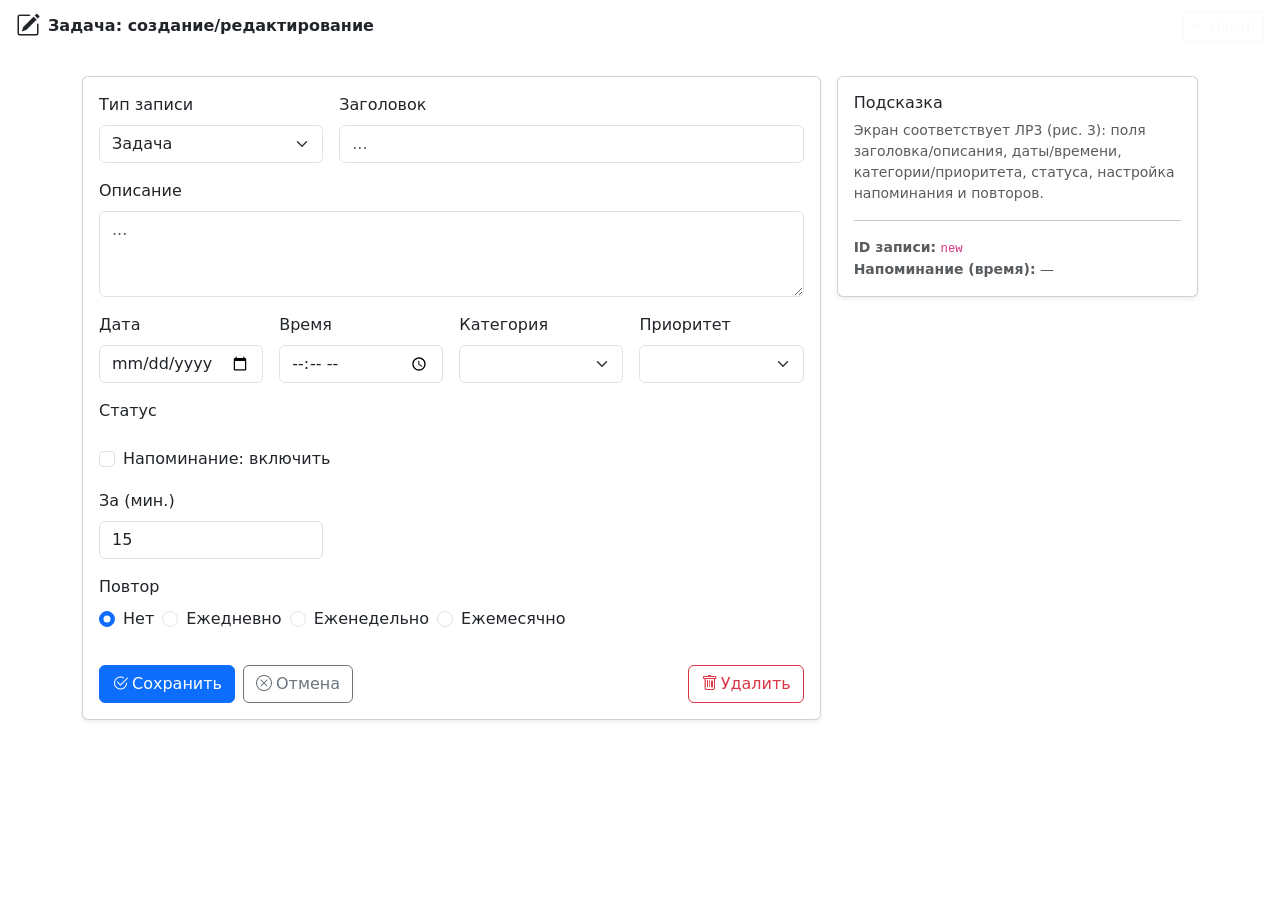
==== task.html @ 887ecb2b "Add files via upload" ====
<!DOCTYPE html>
<html lang="ru">
<head>
  <meta charset="UTF-8" />
  <meta name="viewport" content="width=device-width, initial-scale=1.0" />
  <link href="https://cdn.jsdelivr.net/npm/bootstrap@5.3.3/dist/css/bootstrap.min.css" rel="stylesheet"/>
  <link href="https://cdn.jsdelivr.net/npm/bootstrap-icons@1.11.3/font/bootstrap-icons.css" rel="stylesheet"/>
  <link rel="stylesheet" href="src/style.css" />
  <title>Ежедневник — Задача</title>
</head>
<body>
  <header class="app-header py-2 px-3 d-flex align-items-center justify-content-between">
    <div class="d-flex align-items-center gap-2">
      <i class="bi bi-pencil-square fs-4"></i>
      <span class="fw-semibold" id="hdrTitle">Задача: создание/редактирование</span>
    </div>
    <div class="d-flex align-items-center gap-2">
      <span class="badge text-bg-light border" id="whoami"></span>
      <a class="btn btn-sm btn-outline-light" href="tasks.html"><i class="bi bi-arrow-left me-1"></i>Назад</a>
    </div>
  </header>

  <main class="container my-4">
    <div class="row g-3">
      <div class="col-12 col-lg-8">
        <div class="card shadow-sm">
          <div class="card-body">
            <form id="form" class="row g-3">
              <div class="col-12 col-md-4">
                <label class="form-label">Тип записи</label>
                <select class="form-select" id="kind">
                  <option value="task">Задача</option>
                  <option value="event">Событие</option>
                </select>
              </div>

              <div class="col-12 col-md-8">
                <label class="form-label">Заголовок</label>
                <input class="form-control" id="title" placeholder="..." />
                <div class="invalid-feedback">Укажите заголовок (минимум 2 символа).</div>
              </div>

              <div class="col-12">
                <label class="form-label">Описание</label>
                <textarea class="form-control" id="desc" rows="3" placeholder="..."></textarea>
              </div>

              <div class="col-12 col-md-3">
                <label class="form-label">Дата</label>
                <input class="form-control" type="date" id="date" />
                <div class="invalid-feedback">Выберите дату.</div>
              </div>

              <div class="col-12 col-md-3">
                <label class="form-label">Время</label>
                <input class="form-control" type="time" id="time" />
              </div>

              <div class="col-12 col-md-3">
                <label class="form-label">Категория</label>
                <select class="form-select" id="category"></select>
              </div>

              <div class="col-12 col-md-3">
                <label class="form-label">Приоритет</label>
                <select class="form-select" id="priority"></select>
              </div>

              <div class="col-12">
                <label class="form-label">Статус</label>
                <div class="d-flex flex-wrap gap-2" id="statusRadios"></div>
              </div>

              <div class="col-12">
                <div class="form-check">
                  <input class="form-check-input" type="checkbox" id="remOn">
                  <label class="form-check-label" for="remOn">Напоминание: включить</label>
                </div>
              </div>

              <div class="col-12 col-md-4" id="remMinutesWrap">
                <label class="form-label">За (мин.)</label>
                <input class="form-control" type="number" min="1" max="1440" step="1" id="remMinutes" value="15" />
              </div>

              <div class="col-12">
                <label class="form-label">Повтор</label>
                <div class="d-flex flex-wrap gap-2">
                  <div class="form-check">
                    <input class="form-check-input" type="radio" name="repeat" id="repNone" value="none" checked>
                    <label class="form-check-label" for="repNone">Нет</label>
                  </div>
                  <div class="form-check">
                    <input class="form-check-input" type="radio" name="repeat" id="repDay" value="daily">
                    <label class="form-check-label" for="repDay">Ежедневно</label>
                  </div>
                  <div class="form-check">
                    <input class="form-check-input" type="radio" name="repeat" id="repWeek" value="weekly">
                    <label class="form-check-label" for="repWeek">Еженедельно</label>
                  </div>
                  <div class="form-check">
                    <input class="form-check-input" type="radio" name="repeat" id="repMonth" value="monthly">
                    <label class="form-check-label" for="repMonth">Ежемесячно</label>
                  </div>
                </div>
              </div>

              <div class="col-12">
                <div class="alert alert-danger d-none" id="err"></div>
              </div>

              <div class="col-12 d-flex flex-wrap gap-2">
                <button class="btn btn-primary" type="submit" id="btnSave"><i class="bi bi-check2-circle me-1"></i>Сохранить</button>
                <a class="btn btn-outline-secondary" href="tasks.html"><i class="bi bi-x-circle me-1"></i>Отмена</a>
                <button class="btn btn-outline-danger ms-auto" type="button" id="btnDelete"><i class="bi bi-trash me-1"></i>Удалить</button>
              </div>
            </form>
          </div>
        </div>
      </div>

      <div class="col-12 col-lg-4">
        <div class="card shadow-sm">
          <div class="card-body">
            <h6 class="mb-2">Подсказка</h6>
            <p class="small text-muted mb-0">
              Экран соответствует ЛР3 (рис. 3): поля заголовка/описания, даты/времени, категории/приоритета, статуса,
              настройка напоминания и повторов.
            </p>
            <hr/>
            <div class="small text-muted">
              <div><span class="fw-semibold">ID записи:</span> <code id="idLabel">new</code></div>
              <div><span class="fw-semibold">Напоминание (время):</span> <span id="remAt">—</span></div>
            </div>
          </div>
        </div>
      </div>

    </div>
  </main>

  <script src="https://cdn.jsdelivr.net/npm/bootstrap@5.3.3/dist/js/bootstrap.bundle.min.js"></script>
  <script src="src/common.js"></script>
  <script src="src/task.js"></script>
</body>
</html>
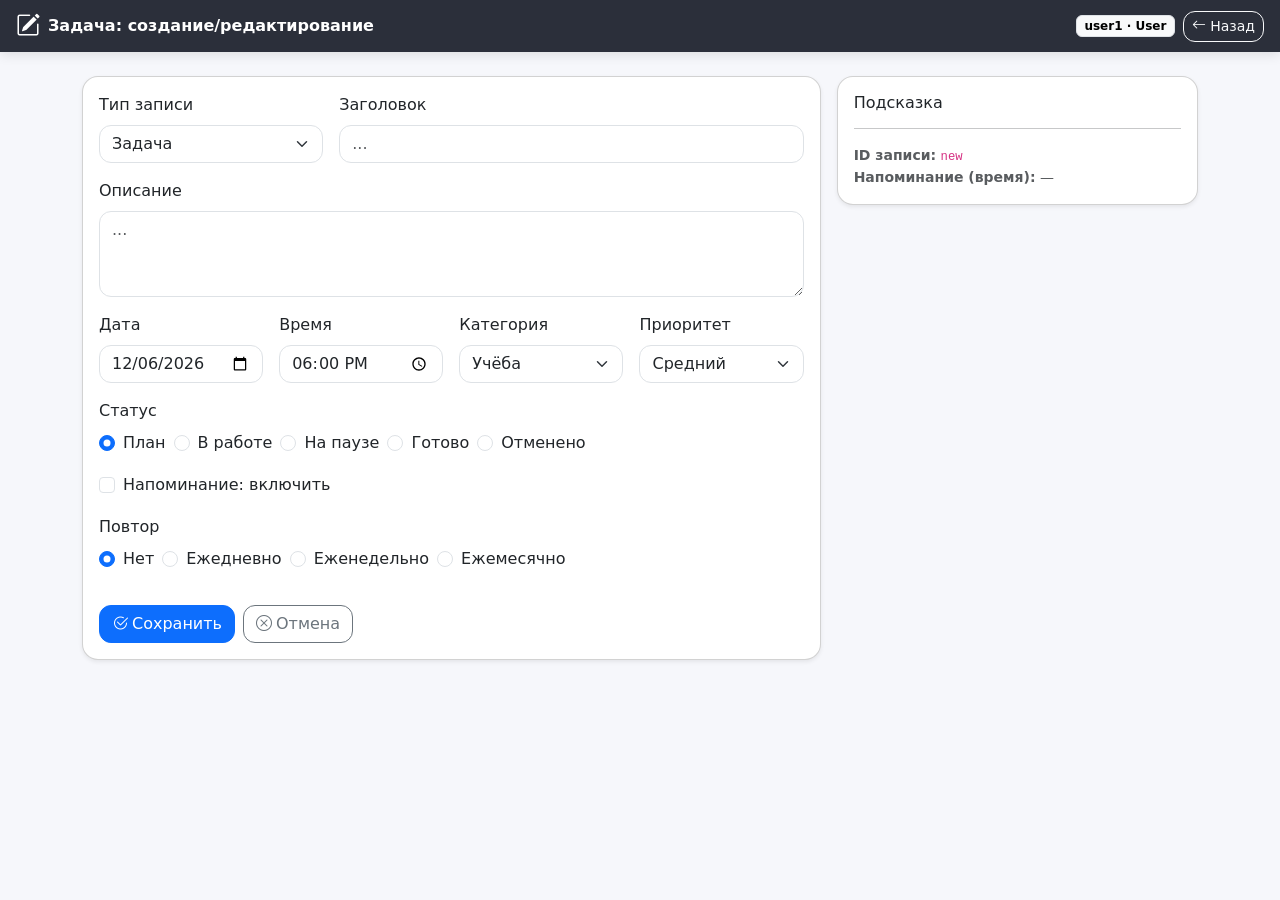
==== commit 03ea31ca: "Update task.html" ====
--- a/task.html
+++ b/task.html
@@ -123,10 +123,6 @@
         <div class="card shadow-sm">
           <div class="card-body">
             <h6 class="mb-2">Подсказка</h6>
-            <p class="small text-muted mb-0">
-              Экран соответствует ЛР3 (рис. 3): поля заголовка/описания, даты/времени, категории/приоритета, статуса,
-              настройка напоминания и повторов.
-            </p>
             <hr/>
             <div class="small text-muted">
               <div><span class="fw-semibold">ID записи:</span> <code id="idLabel">new</code></div>
--- a/src/style.css
+++ b/src/style.css
@@ -0,0 +1,24 @@
+:root{
+  --app-header-bg: #2b2f3a;
+}
+body{ background:#f6f7fb; }
+.app-header{
+  background: var(--app-header-bg);
+  color:#fff;
+  box-shadow: 0 2px 12px rgba(0,0,0,.12);
+}
+.card{ border-radius: 1rem; }
+.btn, .form-control, .form-select{ border-radius: .75rem; }
+.table thead th{ white-space: nowrap; }
+.text-truncate-2{
+  display: -webkit-box;
+  -webkit-line-clamp: 2;
+  -webkit-box-orient: vertical;
+  overflow: hidden;
+}
+.kpi{
+  background:#fff;
+  border:1px solid rgba(0,0,0,.08);
+  border-radius: 1rem;
+  padding: .75rem 1rem;
+}
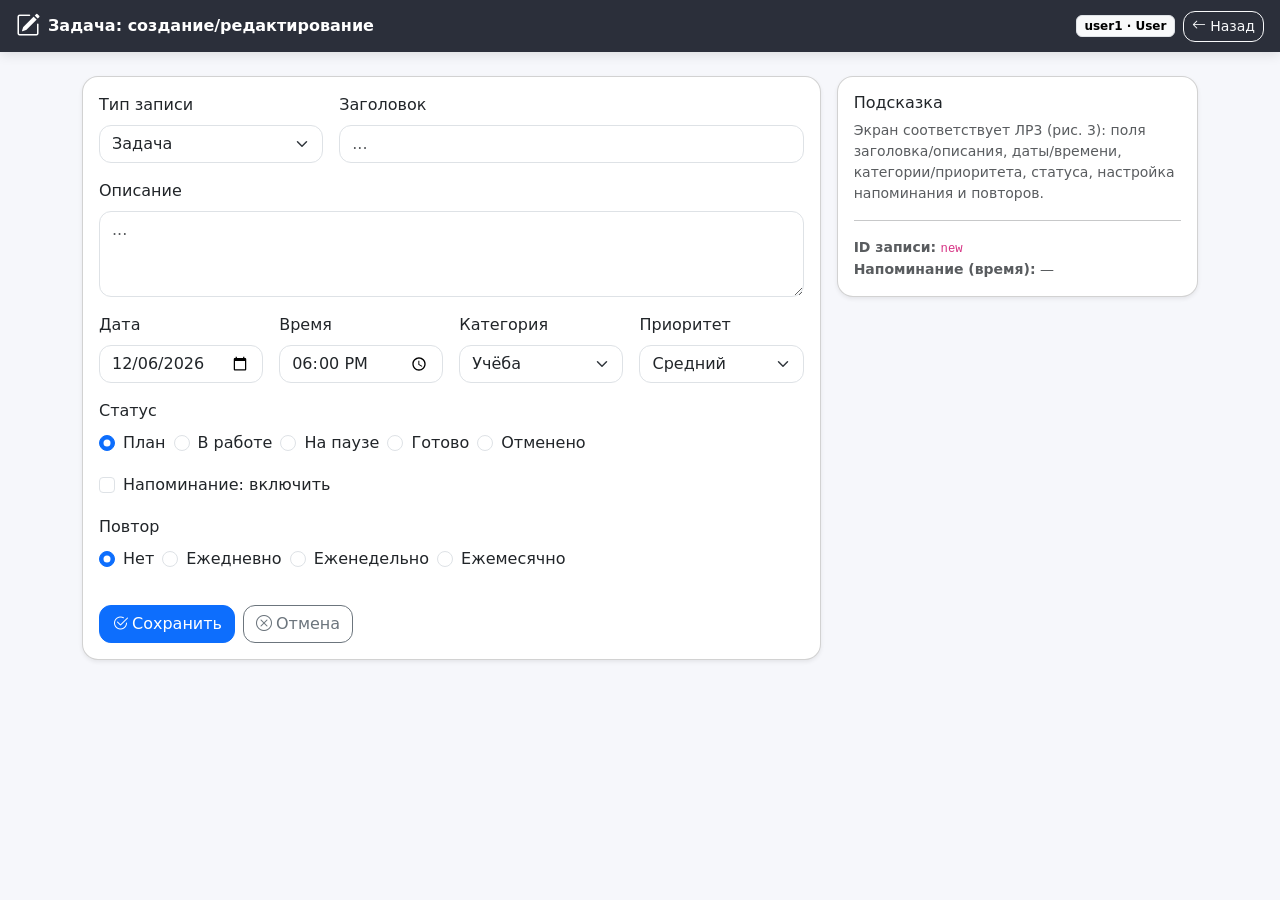
==== commit c4c0554c: "Update task.html" ====
--- a/task.html
+++ b/task.html
@@ -123,6 +123,10 @@
         <div class="card shadow-sm">
           <div class="card-body">
             <h6 class="mb-2">Подсказка</h6>
+            <p class="small text-muted mb-0">
+              Экран соответствует ЛР3 (рис. 3): поля заголовка/описания, даты/времени, категории/приоритета, статуса,
+              настройка напоминания и повторов.
+            </p>
             <hr/>
             <div class="small text-muted">
               <div><span class="fw-semibold">ID записи:</span> <code id="idLabel">new</code></div>
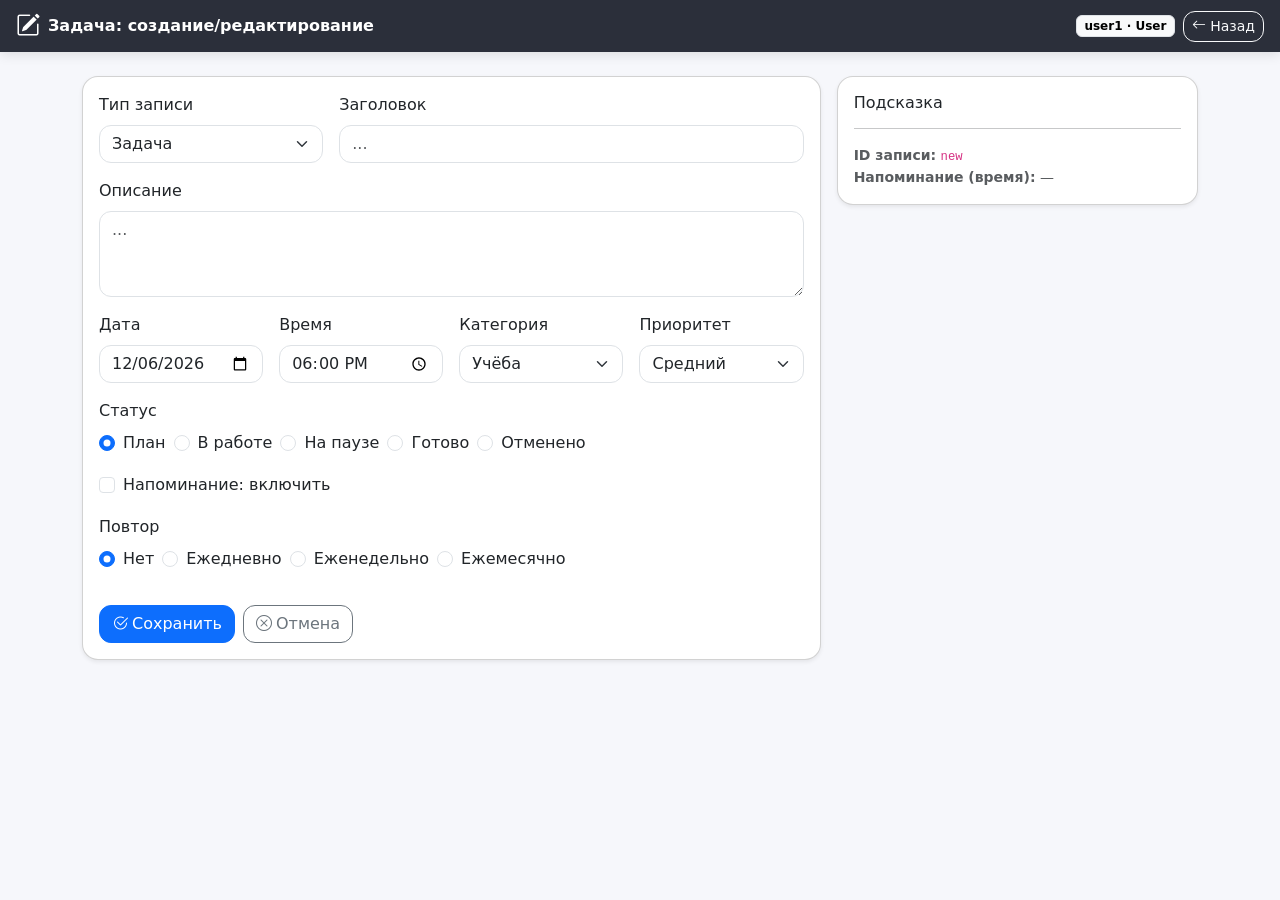
==== commit eca84fe6: "Update task.html" ====
--- a/task.html
+++ b/task.html
@@ -123,10 +123,6 @@
         <div class="card shadow-sm">
           <div class="card-body">
             <h6 class="mb-2">Подсказка</h6>
-            <p class="small text-muted mb-0">
-              Экран соответствует ЛР3 (рис. 3): поля заголовка/описания, даты/времени, категории/приоритета, статуса,
-              настройка напоминания и повторов.
-            </p>
             <hr/>
             <div class="small text-muted">
               <div><span class="fw-semibold">ID записи:</span> <code id="idLabel">new</code></div>
